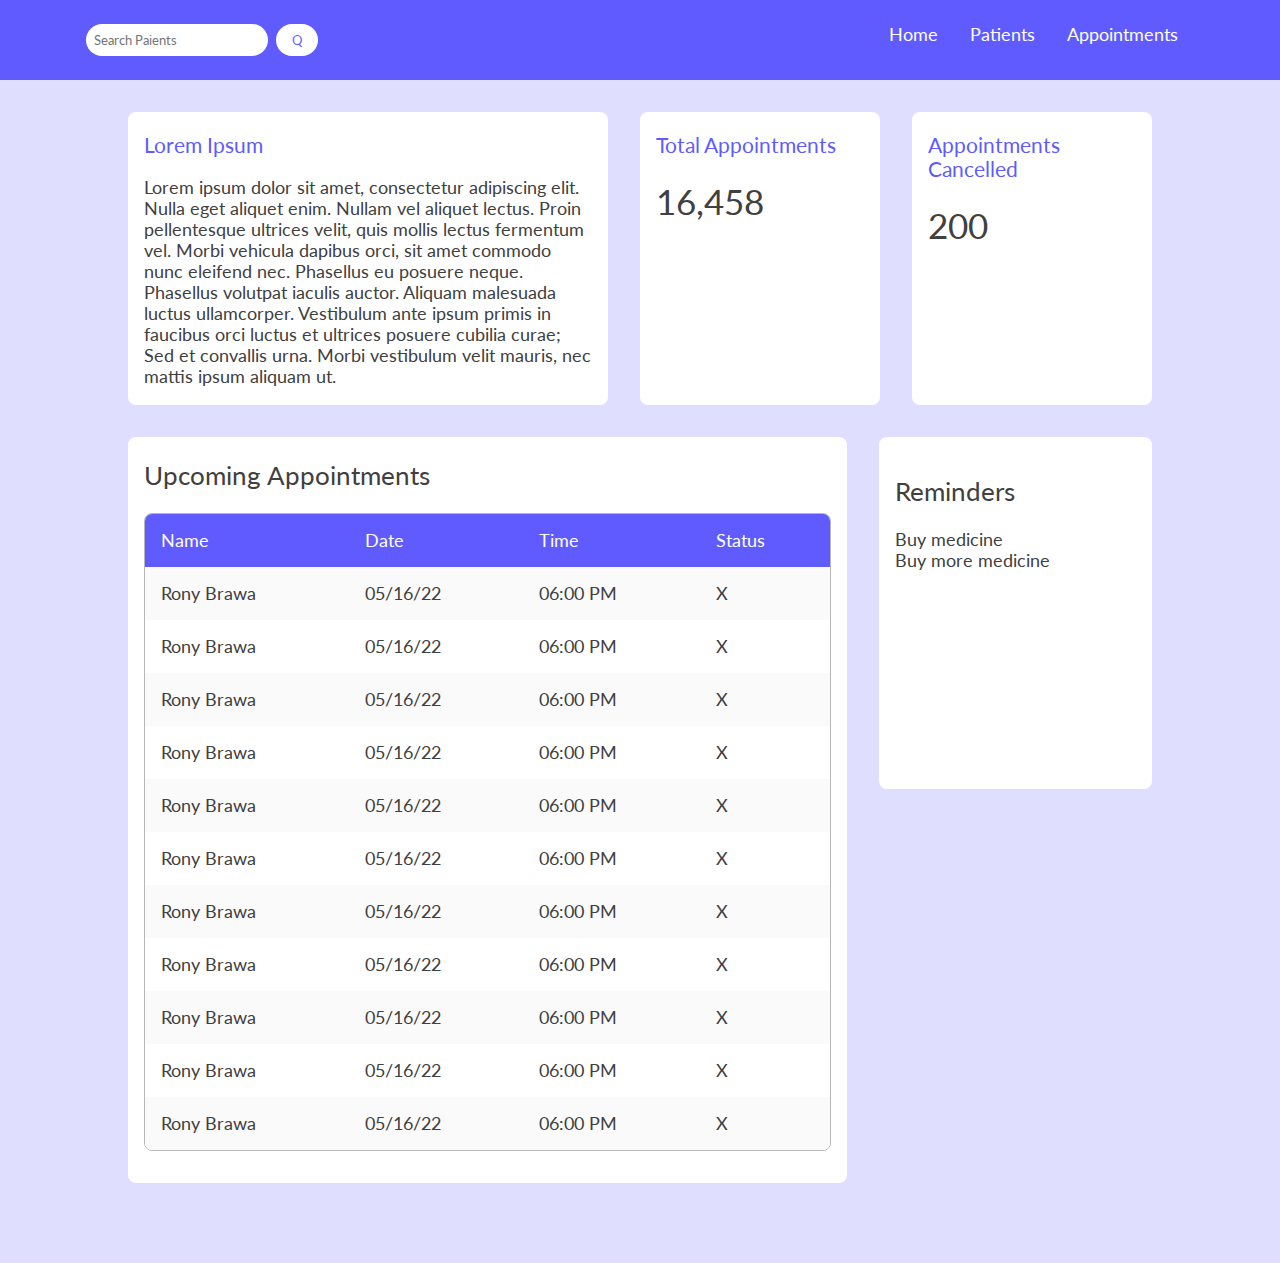
==== index.html @ 44b62e62 "css" ====
<!DOCTYPE html>
<html>
    <head>
        <meta name="viewport" content="width=device-width, initial-scale=1.0" charset="UTF-8">
        <link href='http://fonts.googleapis.com/css?family=Lato&subset=latin,latin-ext' rel='stylesheet' type='text/css'>
        <link href = "index.css" rel = "stylesheet">
    </head>
    <body>
        <div id = "wrapper">
            <header>
                <nav>
                    <form>
                        <input type="text" placeholder="Search Paients" name="search">
                        <button type="submit">Q</button>
                    </form>
                   <div id = "navItems">
                        <a href = "#">Home</a>
                        <a href = "#">Patients</a>
                        <a href = "#">Appointments</a>
                   </div>
                   <div id = "hamburgerMenuBtn">
                        <div></div>
                        <div></div>
                        <div></div>
                   </div>
                </nav>
            </header>
            
            <section id = "appointmentStats">
                <div id = "welcome">
                    <h3>Lorem Ipsum</h3>
                    <p>Lorem ipsum dolor sit amet, consectetur adipiscing elit. Nulla eget aliquet enim. Nullam vel aliquet lectus. 
                        Proin pellentesque ultrices velit, quis mollis lectus fermentum vel. Morbi vehicula dapibus orci, sit amet 
                        commodo nunc eleifend nec. Phasellus eu posuere neque. Phasellus volutpat iaculis auctor. Aliquam malesuada 
                        luctus ullamcorper. Vestibulum ante ipsum primis in faucibus orci luctus et ultrices posuere cubilia curae; 
                        Sed et convallis urna. Morbi vestibulum velit mauris, nec mattis ipsum aliquam ut.</p>
                </div>
                <div class = "stats">
                    <h3>Total Appointments</h3>
                    <h1>16,458</h1>
                </div>
                <div class = "stats">
                    <h3>Appointments Cancelled</h3>
                    <h1>200</h1>
                </div>
                <button class = "navigateStats">L</button>
                <button class = "navigateStats">R</button>
            </section>

            <div id = "dashboardBottomRow">
                <section id = "upcomingAppointments">
                    <h2>Upcoming Appointments</h2>
                    <table>
                        <tr class = "dataField">
                            <td>Name</td>
                            <td>Date</td>
                            <td>Time</td>
                            <td>Status</td>
                        </tr>
                        <tr>
                            <td>Rony Brawa</td>
                            <td>05/16/22</td>
                            <td>06:00 PM</td>
                            <td>X</td>
                        </tr>
                        <tr>
                            <td>Rony Brawa</td>
                            <td>05/16/22</td>
                            <td>06:00 PM</td>
                            <td>X</td>
                        </tr>
                        <tr>
                            <td>Rony Brawa</td>
                            <td>05/16/22</td>
                            <td>06:00 PM</td>
                            <td>X</td>
                        </tr>
                        <tr>
                            <td>Rony Brawa</td>
                            <td>05/16/22</td>
                            <td>06:00 PM</td>
                            <td>X</td>
                        </tr>
                        <tr>
                            <td>Rony Brawa</td>
                            <td>05/16/22</td>
                            <td>06:00 PM</td>
                            <td>X</td>
                        </tr>
                        <tr>
                            <td>Rony Brawa</td>
                            <td>05/16/22</td>
                            <td>06:00 PM</td>
                            <td>X</td>
                        </tr>
                        <tr>
                            <td>Rony Brawa</td>
                            <td>05/16/22</td>
                            <td>06:00 PM</td>
                            <td>X</td>
                        </tr>
                        <tr>
                            <td>Rony Brawa</td>
                            <td>05/16/22</td>
                            <td>06:00 PM</td>
                            <td>X</td>
                        </tr>
                        <tr>
                            <td>Rony Brawa</td>
                            <td>05/16/22</td>
                            <td>06:00 PM</td>
                            <td>X</td>
                        </tr>
                        <tr>
                            <td>Rony Brawa</td>
                            <td>05/16/22</td>
                            <td>06:00 PM</td>
                            <td>X</td>
                        </tr>
                        <tr>
                            <td>Rony Brawa</td>
                            <td>05/16/22</td>
                            <td>06:00 PM</td>
                            <td>X</td>
                        </tr>
                    </table>
                </section>

                <aside id = "reminderBox">
                    <h2>Reminders</h2>
                    <ul>
                        <li>Buy medicine</li>
                        <li>Buy more medicine</li>
                    </ul>
                </aside>
        </div>
        </div>
        <script type = "module" src="script.js"></script>
    </body>
</html>
---- index.css ----
*{
    font-family: 'Lato', sans-serif;
    font-weight:400;
}
body{
    background-color:#dfdeff;
    margin: 0;
    font-size: 1.1rem;
}

#wrapper{
    width:100%;
}

#navItems{
    color:white;
    display: flex;
    flex-direction: row;
    list-style-type: none;
}

#navItems a{
    padding: 1.5rem 1rem 1.5rem 1rem;
    text-decoration: none;
    color:white;
}

#navItems a:hover{
    background-color: #514ecc;
}

nav{
    display:flex;
    justify-content:space-around;
    gap:30%;
    background-color: #605bff;
    overflow: hidden;

}

nav form{
    display: flex;
    margin: 1.5rem 0 1.5rem 0;
}

nav form button{
    padding:.5rem 1rem .5rem 1rem;
    border-radius: 1rem;
    border-style:none;
    background-color: white;
    color:#605bff;
    margin-left:.5rem;
}

nav form input{
    border-radius: 1rem;
    padding:.5rem;
    border-style:none;
}

#searchPatients{
    margin-top: 1rem;
}

#hamburgerMenuBtn{
    display:none;
    margin: 1.5rem 0 1.5rem 5rem;
    padding: 0 .5em 0 .5em;
    border-radius:.5rem;
}

#hamburgerMenuBtn div {
    width: 2em;
    height: .4em;
    border-radius:1em;
    background-color: white;
    margin: 6px 0;
  }

#appointmentStats{
    display:flex;
    justify-content: center;
    flex-grow:4;
    gap: 2rem;
    margin: 2rem 10% 0 10%;
    color:#404040;
}

#appointmentStats h3{
    color:#605bff;
}

.navigateStats{
    display:none;
}

.stats{
    background-color: white;
    border-radius: .5rem;
    width:15rem;
    min-width: 10rem;
    flex-grow:1;
    padding:0 0 0 1rem;
}

#welcome{
    width:30rem;
    flex-grow:2;
    border-radius: .5rem;
    background-color: white;
    padding: 0 1rem 0 1rem;
    height: auto;
}

#upcomingAppointments{
    background-color: white;
    padding:0rem 1rem 2rem 1rem;
    margin: 2rem 1rem 5rem 0;
    border-radius: .5rem;
    flex-grow:3;
}

#dashboardBottomRow{
    color:#404040;
    display:flex;
    flex-grow:4;
    justify-content: center;
    margin: 0 10% 0 10%;
}

#upcomingAppointments ul{
    display:flex;
    flex-direction: row;
    list-style-type: none;
    padding: 0;
}

#upcomingAppointments table{
    width:100%;
    border-radius: .5rem;
    border-spacing: 0;
    border: 1px solid #b6b6b6;
    overflow: hidden;
}

#upcomingAppointments th,td{
    padding:1rem;
}

#upcomingAppointments tr:nth-child(even) {
    background-color: #fafafa;
}

.dataField{
    background-color: #605bff;
    color:white;
}

#reminderBox{
    flex-grow:1;
    margin-left:1rem;
    height:20rem;
    border-radius: .5rem;
}

.upcomingAppointment{
    display:flex;
    justify-content: space-between;
    gap: 3rem;
}

aside{
    background-color: white;
    padding:1rem;
    margin: 2rem 0 0 0;
}

aside ul{
    list-style-type: none;
    padding: 0;
}

@media only screen and (max-width: 600px) {
    body{
        font-size: initial;
    }
    nav{
        text-align:center;
        gap:0;
    }

    nav ul{
        justify-content: center;
    }

    #navItems{
        display:none;
    }

    #hamburgerMenuBtn{
        display:block;
    }

    .navigateStats{
        display: inline-block;
        background-color: #605bff;
        color:white;
        border-style:none;
        padding:.5rem 3rem .5rem 3rem;
        border-radius:0 0 .5rem .5rem;
        width:5%;
    }

    .stats{
        border-radius: .5rem .5rem 0 0;
        width:100%;
        margin-top:.25rem;
        display:none;
        height: 17.5rem;
        flex-grow:unset;
    }

    #welcome{
        width:100%;
        margin-top:.25rem;
        display:none;
        flex-grow:unset;
        height:17.5rem;
    }

    #dashboardBottomRow{
        flex-direction: column-reverse;
        margin:0;
    }

    #upcomingAppointments{
        margin: 1rem 0 0 0;
    }

    #appointmentStats{
        flex-wrap: wrap;
        justify-content:space-between;
        gap:0;
        width:100%;
        margin:1rem 0 0 0;
        flex-grow:unset;
    }

    #reminderBox{
        margin:1rem 0 0 0;
    }
  }
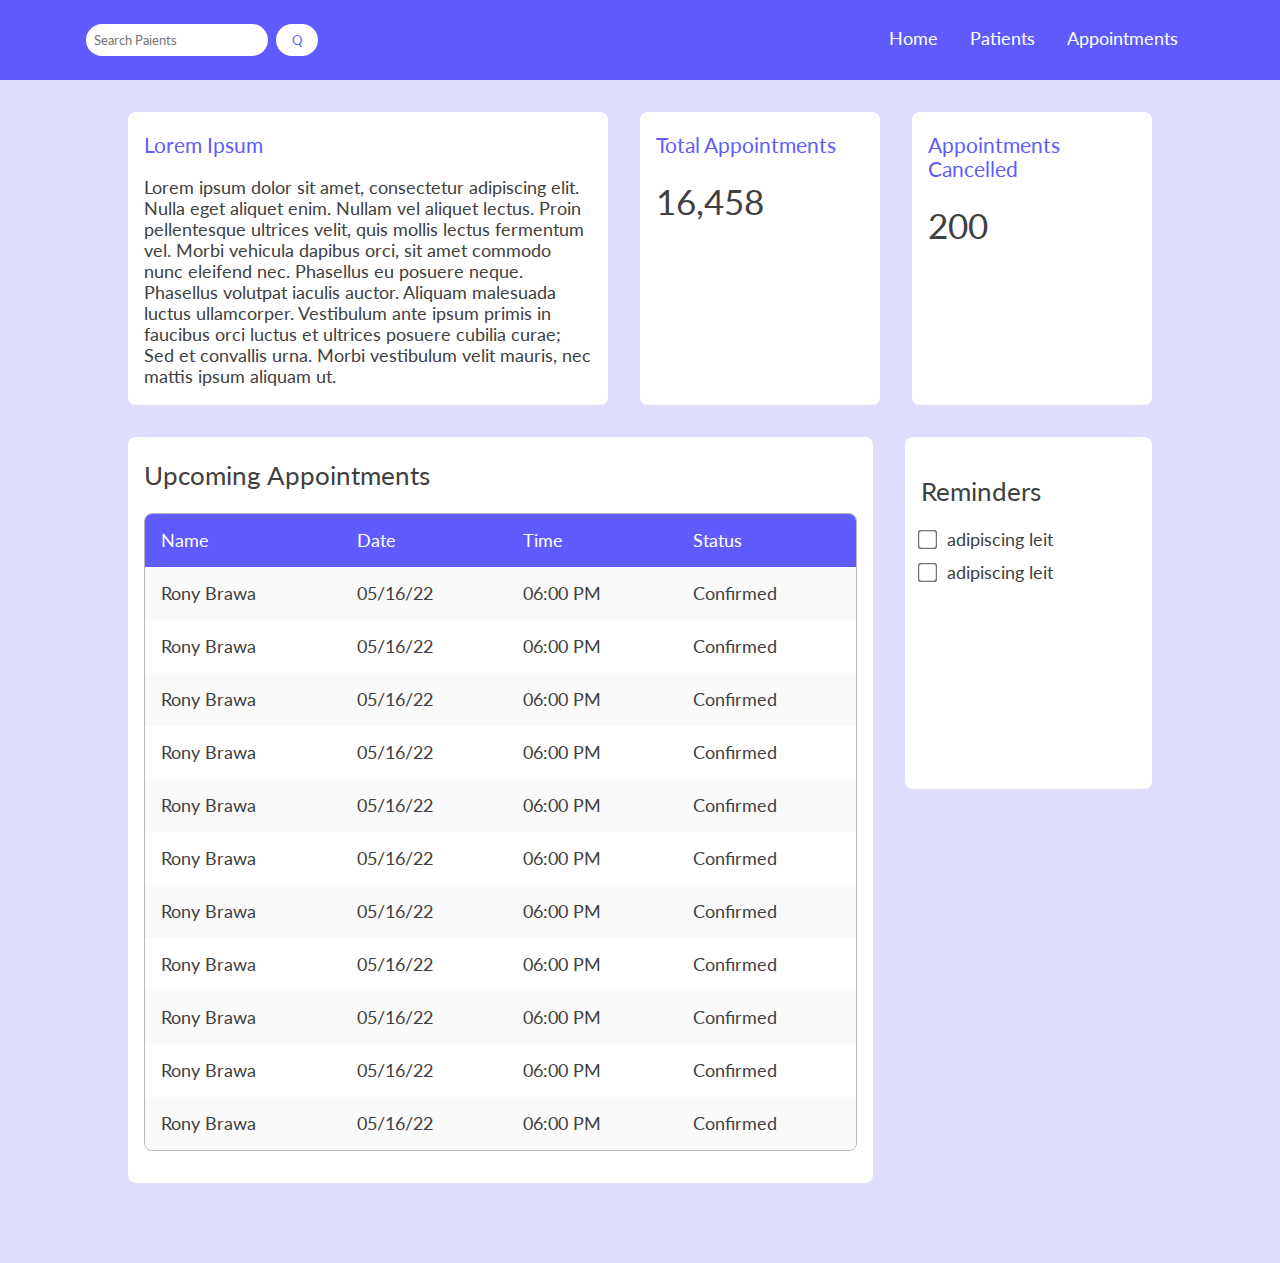
==== commit e22cd80b: "reminders box css" ====
--- a/index.html
+++ b/index.html
@@ -61,77 +61,81 @@
                             <td>Rony Brawa</td>
                             <td>05/16/22</td>
                             <td>06:00 PM</td>
-                            <td>X</td>
+                            <td>Confirmed</td>
                         </tr>
                         <tr>
                             <td>Rony Brawa</td>
                             <td>05/16/22</td>
                             <td>06:00 PM</td>
-                            <td>X</td>
+                            <td>Confirmed</td>
                         </tr>
                         <tr>
                             <td>Rony Brawa</td>
                             <td>05/16/22</td>
                             <td>06:00 PM</td>
-                            <td>X</td>
+                            <td>Confirmed</td>
                         </tr>
                         <tr>
                             <td>Rony Brawa</td>
                             <td>05/16/22</td>
                             <td>06:00 PM</td>
-                            <td>X</td>
+                            <td>Confirmed</td>
                         </tr>
                         <tr>
                             <td>Rony Brawa</td>
                             <td>05/16/22</td>
                             <td>06:00 PM</td>
-                            <td>X</td>
+                            <td>Confirmed</td>
                         </tr>
                         <tr>
                             <td>Rony Brawa</td>
                             <td>05/16/22</td>
                             <td>06:00 PM</td>
-                            <td>X</td>
+                            <td>Confirmed</td>
                         </tr>
                         <tr>
                             <td>Rony Brawa</td>
                             <td>05/16/22</td>
                             <td>06:00 PM</td>
-                            <td>X</td>
+                            <td>Confirmed</td>
                         </tr>
                         <tr>
                             <td>Rony Brawa</td>
                             <td>05/16/22</td>
                             <td>06:00 PM</td>
-                            <td>X</td>
+                            <td>Confirmed</td>
                         </tr>
                         <tr>
                             <td>Rony Brawa</td>
                             <td>05/16/22</td>
                             <td>06:00 PM</td>
-                            <td>X</td>
+                            <td>Confirmed</td>
                         </tr>
                         <tr>
                             <td>Rony Brawa</td>
                             <td>05/16/22</td>
                             <td>06:00 PM</td>
-                            <td>X</td>
+                            <td>Confirmed</td>
                         </tr>
                         <tr>
                             <td>Rony Brawa</td>
                             <td>05/16/22</td>
                             <td>06:00 PM</td>
-                            <td>X</td>
+                            <td>Confirmed</td>
                         </tr>
                     </table>
                 </section>
 
                 <aside id = "reminderBox">
                     <h2>Reminders</h2>
-                    <ul>
-                        <li>Buy medicine</li>
-                        <li>Buy more medicine</li>
-                    </ul>
+                    <div class = 'reminder'>
+                        <label>adipiscing leit</label>
+                        <input type="checkbox">
+                    </div>
+                    <div class = 'reminder'>
+                        <label>adipiscing leit</label>
+                        <input type="checkbox">
+                    </div>
                 </aside>
         </div>
         </div>
--- a/index.css
+++ b/index.css
@@ -20,7 +20,7 @@
 }
 
 #navItems a{
-    padding: 1.5rem 1rem 1.5rem 1rem;
+    padding: 1.75rem 1rem 1.5rem 1rem;
     text-decoration: none;
     color:white;
 }
@@ -159,8 +159,22 @@
 #reminderBox{
     flex-grow:1;
     margin-left:1rem;
-    height:20rem;
-    border-radius: .5rem;
+    display: flex;
+    flex-direction:column;
+    max-height:20rem;
+    height:auto;
+    border-radius: .5rem;
+}
+
+.reminder{
+    direction:rtl;
+    text-align:left;
+}
+
+.reminder input[type='checkbox']{
+    transform: scale(1.5);
+    accent-color: #605bff;
+    margin:0 .5rem 1rem 0;
 }
 
 .upcomingAppointment{
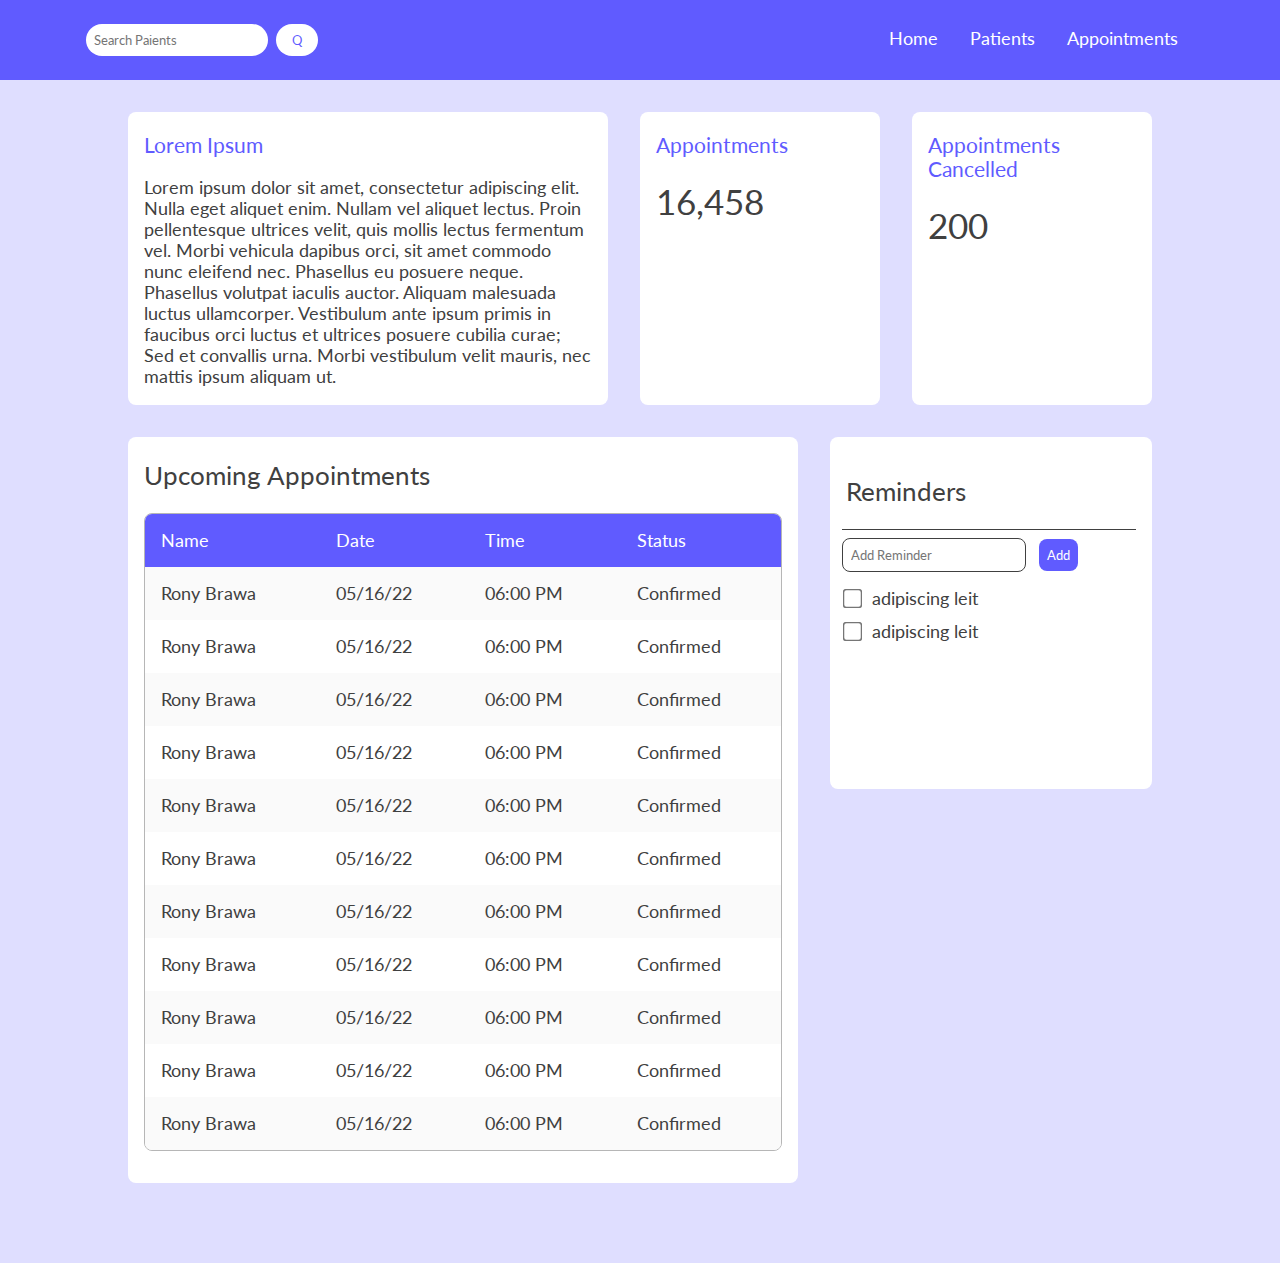
==== commit b0055dfb: "more reminderBox css" ====
--- a/index.html
+++ b/index.html
@@ -36,7 +36,7 @@
                         Sed et convallis urna. Morbi vestibulum velit mauris, nec mattis ipsum aliquam ut.</p>
                 </div>
                 <div class = "stats">
-                    <h3>Total Appointments</h3>
+                    <h3>Appointments</h3>
                     <h1>16,458</h1>
                 </div>
                 <div class = "stats">
@@ -128,6 +128,10 @@
 
                 <aside id = "reminderBox">
                     <h2>Reminders</h2>
+                    <form>
+                        <input type="text" placeholder="Add Reminder" name="reminderAdd">
+                        <button type="submit">Add</button>
+                    </form>
                     <div class = 'reminder'>
                         <label>adipiscing leit</label>
                         <input type="checkbox">
--- a/index.css
+++ b/index.css
@@ -164,6 +164,27 @@
     max-height:20rem;
     height:auto;
     border-radius: .5rem;
+}
+
+#reminderBox form{
+    border-top: 1px solid #404040;
+    margin: 0 0 .5rem -.25rem;
+    padding:.5rem 0 .5rem 0;
+}
+
+#reminderBox form input{
+    border: 1px solid #404040;
+    border-radius:.5rem;
+    padding:.5rem;
+    margin-right:.5rem;
+}
+
+#reminderBox form button{
+    background-color: #605bff;
+    color:white;
+    border-style:none;
+    padding:.5rem;
+    border-radius:.5rem;
 }
 
 .reminder{
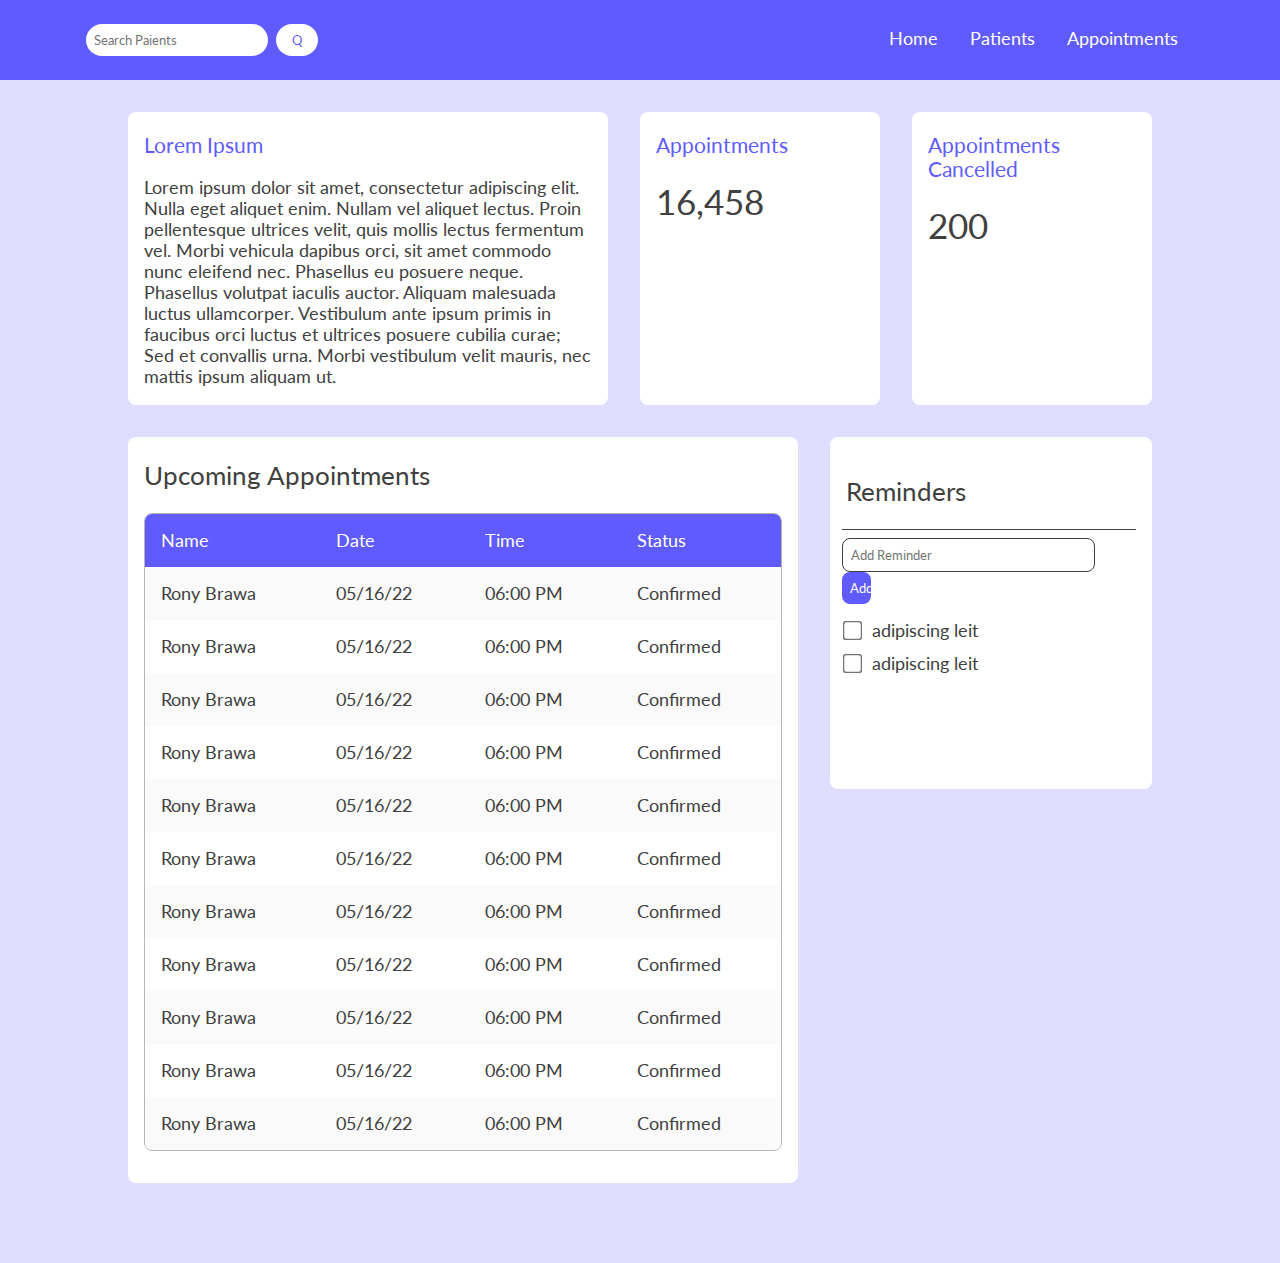
==== commit c8a02181: "started js" ====
--- a/index.html
+++ b/index.html
@@ -14,9 +14,9 @@
                         <button type="submit">Q</button>
                     </form>
                    <div id = "navItems">
-                        <a href = "#">Home</a>
-                        <a href = "#">Patients</a>
-                        <a href = "#">Appointments</a>
+                        <a href = "index.html">Home</a>
+                        <a href = "patients.html">Patients</a>
+                        <a href = "appointments.html">Appointments</a>
                    </div>
                    <div id = "hamburgerMenuBtn">
                         <div></div>
--- a/index.css
+++ b/index.css
@@ -176,12 +176,14 @@
     border: 1px solid #404040;
     border-radius:.5rem;
     padding:.5rem;
+    width:80%;
     margin-right:.5rem;
 }
 
 #reminderBox form button{
     background-color: #605bff;
     color:white;
+    width:10%;
     border-style:none;
     padding:.5rem;
     border-radius:.5rem;
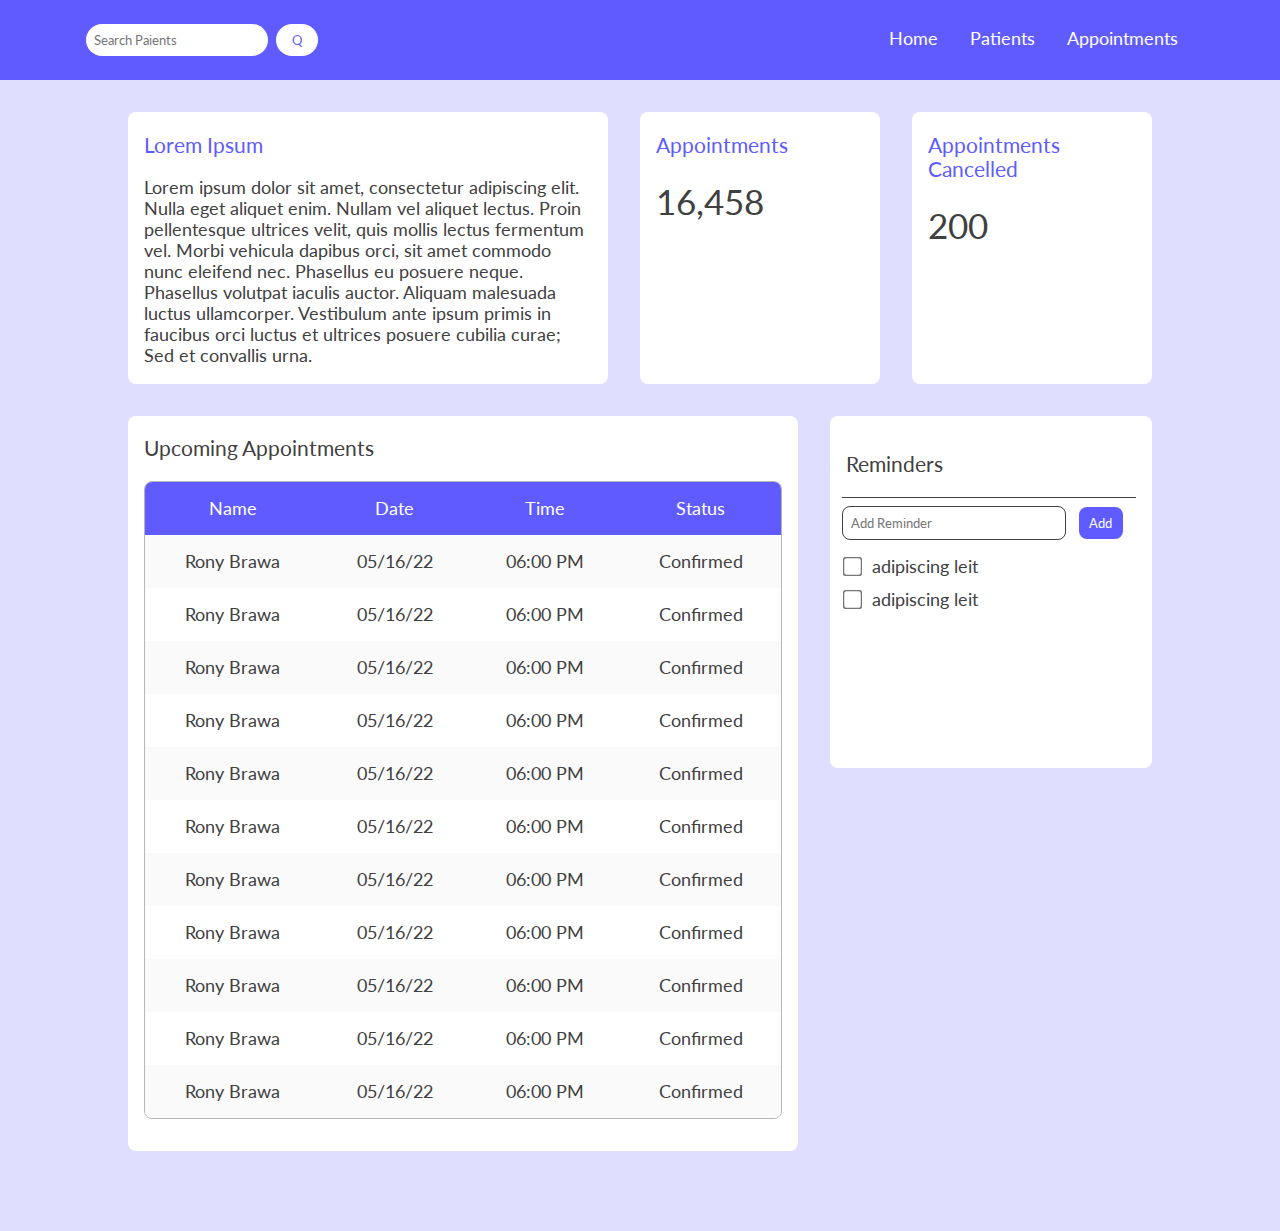
==== commit 7121f4b2: "changed patient cards ,patient page and added profile icon fetch" ====
--- a/index.html
+++ b/index.html
@@ -33,7 +33,7 @@
                         Proin pellentesque ultrices velit, quis mollis lectus fermentum vel. Morbi vehicula dapibus orci, sit amet 
                         commodo nunc eleifend nec. Phasellus eu posuere neque. Phasellus volutpat iaculis auctor. Aliquam malesuada 
                         luctus ullamcorper. Vestibulum ante ipsum primis in faucibus orci luctus et ultrices posuere cubilia curae; 
-                        Sed et convallis urna. Morbi vestibulum velit mauris, nec mattis ipsum aliquam ut.</p>
+                        Sed et convallis urna.</p>
                 </div>
                 <div class = "stats">
                     <h3>Appointments</h3>
@@ -49,7 +49,7 @@
 
             <div id = "dashboardBottomRow">
                 <section id = "upcomingAppointments">
-                    <h2>Upcoming Appointments</h2>
+                    <h3>Upcoming Appointments</h3>
                     <table>
                         <tr class = "dataField">
                             <td>Name</td>
@@ -127,7 +127,7 @@
                 </section>
 
                 <aside id = "reminderBox">
-                    <h2>Reminders</h2>
+                    <h3>Reminders</h3>
                     <form>
                         <input type="text" placeholder="Add Reminder" name="reminderAdd">
                         <button type="submit">Add</button>
--- a/index.css
+++ b/index.css
@@ -86,12 +86,148 @@
     color:#404040;
 }
 
+.patientListBox{
+    background-color: white;
+    margin: 2rem 20% 0 20%;
+    border-radius:.5rem;
+    padding: 1rem;
+}
+
+#regForm{
+    display:flex;
+    flex-direction: column;
+    flex-wrap:wrap;
+    margin-top:2rem;
+    gap:2rem;
+    justify-content: center;
+}
+
+.inputBox{
+    display:flex;
+    flex-direction: column;
+    width: 30%;
+    gap:1rem;
+}
+
+.inputBox input{
+    border-radius:1rem;
+    border: 1px solid #b6b6b6;
+    padding:.25rem;
+}
+
+.inputBox input[type = 'submit']{
+    width:50%;
+    margin: 0 auto;
+}
+
+.inputSection{
+    display:flex;
+    flex-direction: row;
+    justify-content: space-between;
+}
+
+.inputBox label{
+    color:#605bff;
+}
+
+#submitBtn{
+    margin-top:1rem;
+    color:white;
+    background-color: #605bff;
+    padding:.5rem;
+}
+
+#maleFemaleRadio{
+    display:flex;
+    flex-direction: row;
+    gap:2rem;
+}
+
+.patientCard{
+    display:flex;
+    width:90%;
+    flex-direction:row;
+    justify-content: space-evenly;
+    border-top: 1px solid #b6b6b6;
+    margin: 0 auto;
+}
+
+.patientCard:hover{
+    border-top: 1px solid #cccaff;
+}
+
+.cardEditPatientBtn{
+    background-color: #ffcb08;
+}
+
+.cardInformationSection{
+    display:flex;
+    align-items: flex-start;
+    gap:1rem;
+}
+
+.cardInformationLabels{
+    color:#605bff;
+}
+
+.latestAppt{
+    display: flex;
+}
+
+.blueTitle{
+    color:#605bff;
+}
+
+.cardPatientIcon{
+    display:flex;
+    flex-direction: column;
+    justify-content: center;
+}
+
 #appointmentStats h3{
     color:#605bff;
 }
 
 .navigateStats{
     display:none;
+}
+
+.appointments{
+    padding:1rem;
+    width:43.5%;
+    margin:0;
+}
+
+.appointments table{
+    margin:0 auto;
+    padding:1rem;
+    border-radius: .5rem;
+    width: 100%;
+}
+
+#patientButtons{
+    display:flex;
+    justify-content: center;
+    border-radius: 2rem;
+    gap:2rem;
+    width:100%;
+}
+
+#patientButtons button{
+    padding:1rem;
+    font-size:larger;
+    border-radius:2rem;
+    border-style:none;
+}
+
+#editPatientBtn{
+    background-color:#ffcb08;
+    color:white;
+}
+
+#deletePatientBtn{
+    background-color: #fc3517;
+    color:white;
 }
 
 .stats{
@@ -140,6 +276,7 @@
     border-radius: .5rem;
     border-spacing: 0;
     border: 1px solid #b6b6b6;
+    text-align:center;
     overflow: hidden;
 }
 
@@ -154,6 +291,10 @@
 .dataField{
     background-color: #605bff;
     color:white;
+}
+
+.dataField td:hover{
+    background-color:#514ecc;
 }
 
 #reminderBox{
@@ -176,14 +317,14 @@
     border: 1px solid #404040;
     border-radius:.5rem;
     padding:.5rem;
-    width:80%;
+    width:70%;
     margin-right:.5rem;
 }
 
 #reminderBox form button{
     background-color: #605bff;
     color:white;
-    width:10%;
+    width:15%;
     border-style:none;
     padding:.5rem;
     border-radius:.5rem;
@@ -200,11 +341,6 @@
     margin:0 .5rem 1rem 0;
 }
 
-.upcomingAppointment{
-    display:flex;
-    justify-content: space-between;
-    gap: 3rem;
-}
 
 aside{
     background-color: white;
@@ -217,7 +353,65 @@
     padding: 0;
 }
 
-@media only screen and (max-width: 600px) {
+#patientBox{
+    display:flex;
+    flex-direction:row;
+    flex-wrap:wrap;
+    margin:2rem 10% 1rem 10%;
+    gap:2rem;
+    border-radius:1rem
+}
+
+#patientInformation{
+    background-color: white;
+    border-radius:0.5rem;
+    padding:1rem;
+    display:flex;
+    flex-direction:row;
+    flex-wrap: wrap;
+    justify-content: left;
+    gap:2rem;
+}
+
+#patientUpperSection{
+    display:flex;
+    flex-direction:column;
+    gap:2rem;
+    flex-grow:3;
+}
+
+#medication{
+    background-color: white;
+    border-radius:0.5rem;
+    padding:1rem;
+    flex-grow:1;
+    height:50%;
+}
+
+#appointments{
+    background-color: white;
+    border-radius:0.5rem;
+    padding:1rem;
+}
+
+#appointments table{
+    margin:0 auto;
+    padding:1rem;
+    border-radius: .5rem;
+    width: 100%;
+}
+
+#patientName{
+    border-radius:.5rem;
+    align-self:center;
+}
+
+#info{
+    display:flex;
+    flex-direction:column;
+}
+
+@media only screen and (max-width: 1000px) {
     body{
         font-size: initial;
     }
@@ -272,6 +466,7 @@
 
     #upcomingAppointments{
         margin: 1rem 0 0 0;
+        padding:0;
     }
 
     #appointmentStats{
@@ -286,4 +481,65 @@
     #reminderBox{
         margin:1rem 0 0 0;
     }
+
+    #patientListBox{
+        margin: 1rem 0 0 0;
+    }
+
+    #patientButtons button{
+        font-size:unset;
+    }
+
+    .patientCard{
+        display:flex;
+        width:100%;
+        flex-direction:column;
+        justify-content: space-evenly;
+        border-top: 1px solid #b6b6b6;
+        margin: 0 auto;
+    }
+
+    .appointments table{
+        margin: 0;
+        width:100%;
+        border-radius: unset;
+    }
+
+    #regForm{
+        flex-direction:column;
+        width:100%;
+    }
+
+    .inputBox{
+        flex-direction: column;
+        width:90%;
+    }
+
+    .inputBox input{
+        margin-top:1rem;
+        margin-bottom:1rem;
+    }
+
+    .inputSection{
+        flex-direction: column;
+    }
+
+    .patientListBox{
+        width:100%;
+        margin:1rem 0 0 0;
+    }
+    .cardInformationSection{
+        justify-content: center;
+    }
+    .cardInformationLabels{
+        width:50%;
+    }
+    .cardInformationDetails{
+        width:50%;
+    }
+
+    .cardPatientIcon{
+        align-self: center;
+        margin:2rem;
+    }
   }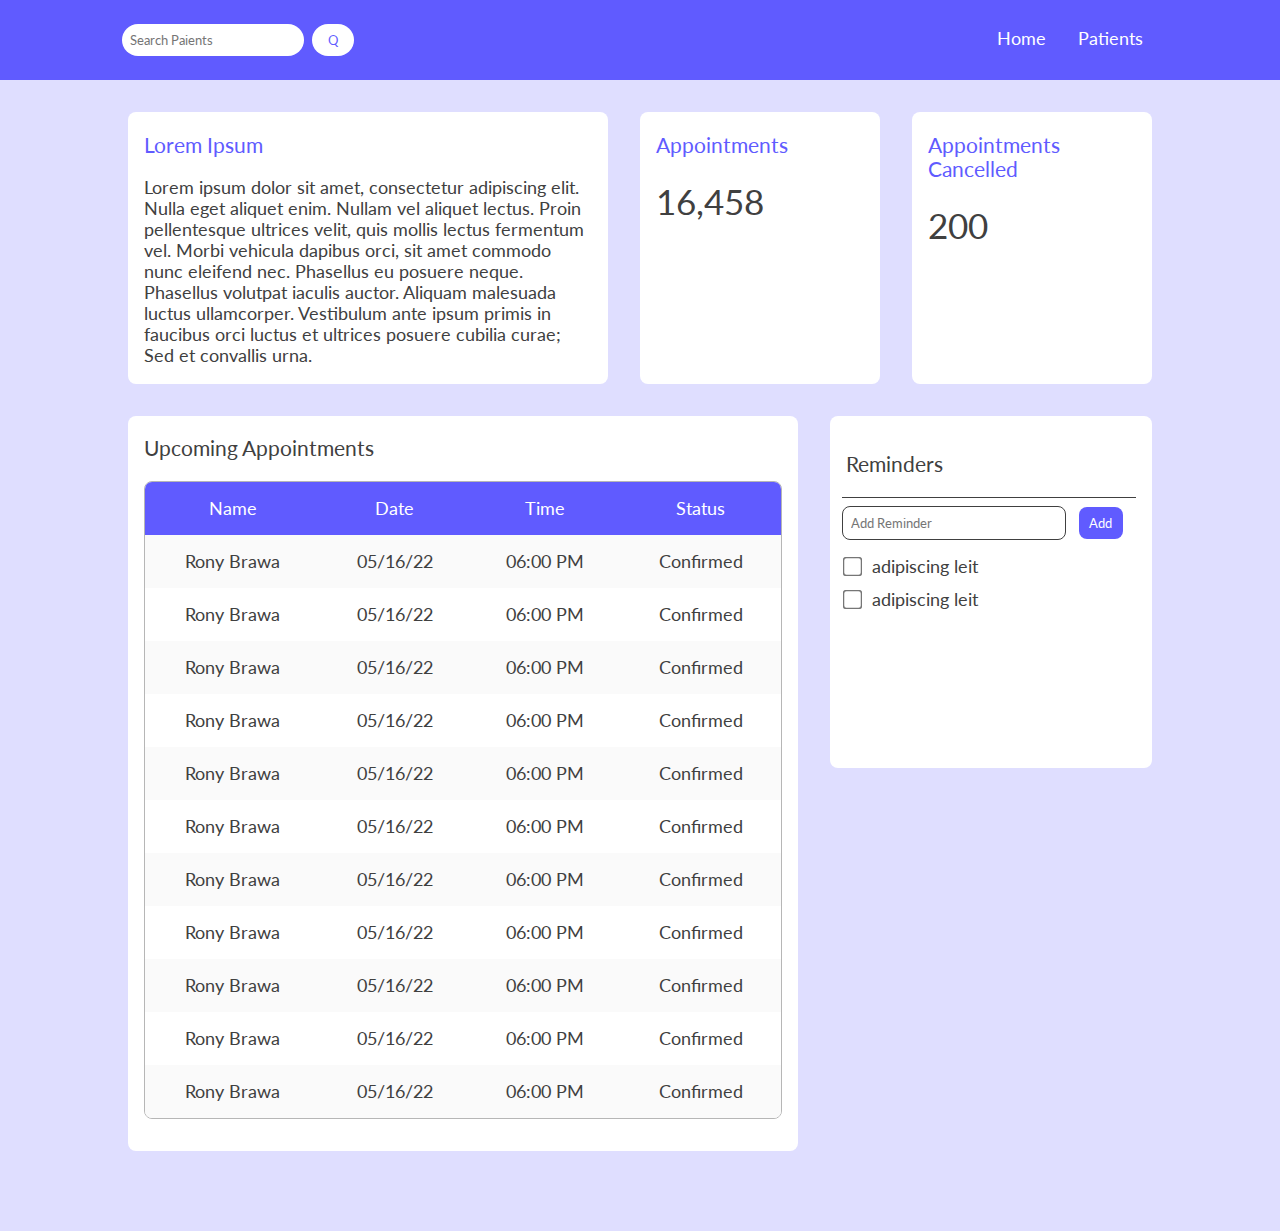
==== commit 9cce27cf: "appointments display moved to appointment page,  CRUD appoointments" ====
--- a/index.html
+++ b/index.html
@@ -16,10 +16,8 @@
                    <div id = "navItems">
                         <a href = "index.html">Home</a>
                         <a href = "patients.html">Patients</a>
-                        <a href = "appointments.html">Appointments</a>
                    </div>
                    <div id = "hamburgerMenuBtn">
-                        <div></div>
                         <div></div>
                         <div></div>
                    </div>
--- a/index.css
+++ b/index.css
@@ -80,17 +80,33 @@
 #appointmentStats{
     display:flex;
     justify-content: center;
-    flex-grow:4;
+    flex-grow:5;
     gap: 2rem;
     margin: 2rem 10% 0 10%;
     color:#404040;
 }
 
-.patientListBox{
-    background-color: white;
-    margin: 2rem 20% 0 20%;
+#patientsPage{
+    margin: 2rem 10% 0 10%;
+    display:flex;
+    gap:2rem;
+}
+
+#regPatientBox{
+    background-color: white;
+    margin-top:1rem;
     border-radius:.5rem;
     padding: 1rem;
+    flex-grow: 1;
+    height: fit-content;
+}
+
+#patientListBox{
+    background-color: white;
+    margin-top:1rem;
+    border-radius:.5rem;
+    padding: 1rem;
+    flex-grow:10;
 }
 
 #regForm{
@@ -105,8 +121,10 @@
 .inputBox{
     display:flex;
     flex-direction: column;
-    width: 30%;
+    width: 85%;
+    align-self: center;
     gap:1rem;
+    padding:.5rem 0 .5rem 0;
 }
 
 .inputBox input{
@@ -122,7 +140,7 @@
 
 .inputSection{
     display:flex;
-    flex-direction: row;
+    flex-direction: column;
     justify-content: space-between;
 }
 
@@ -145,11 +163,14 @@
 
 .patientCard{
     display:flex;
-    width:90%;
     flex-direction:row;
-    justify-content: space-evenly;
+    justify-content: space-around;
     border-top: 1px solid #b6b6b6;
-    margin: 0 auto;
+
+}
+
+.patientCard svg{
+    max-width:11rem;
 }
 
 .patientCard:hover{
@@ -178,12 +199,6 @@
     color:#605bff;
 }
 
-.cardPatientIcon{
-    display:flex;
-    flex-direction: column;
-    justify-content: center;
-}
-
 #appointmentStats h3{
     color:#605bff;
 }
@@ -192,41 +207,52 @@
     display:none;
 }
 
-.appointments{
+#setAppointmentForm{
+    display:flex;
+    align-items: baseline;
+    gap:1rem;
+    justify-content: center;
     padding:1rem;
-    width:43.5%;
-    margin:0;
-}
-
-.appointments table{
-    margin:0 auto;
+    border-radius:1rem;
+}
+
+#setAppointmentForm input{
+    border-radius:2rem;
+    padding:.5rem;
+    border: 1px solid #b6b6b6;
+}
+
+#setAppointmentForm input[type = 'submit']{
+    background-color: #605bff;
+    color: white                      ;
+    border-style:none;
+    margin-left:2rem;
     padding:1rem;
-    border-radius: .5rem;
-    width: 100%;
-}
-
-#patientButtons{
-    display:flex;
+}
+
+.patientButtons{
+    display:flex;
+    flex-direction: row;
     justify-content: center;
     border-radius: 2rem;
+    margin: 0 0 1rem 0;
     gap:2rem;
-    width:100%;
-}
-
-#patientButtons button{
+}
+
+.patientButtons button{
     padding:1rem;
-    font-size:larger;
     border-radius:2rem;
     border-style:none;
-}
-
-#editPatientBtn{
-    background-color:#ffcb08;
-    color:white;
-}
-
-#deletePatientBtn{
-    background-color: #fc3517;
+    width:fit-content;
+}
+
+.editPatientBtn{
+    background-color:#ffd84a;
+    color:white;
+}
+
+.deletePatientBtn{
+    background-color: #ff595f;
     color:white;
 }
 
@@ -363,58 +389,107 @@
 }
 
 #patientInformation{
+    padding:1rem;
+    display:flex;
+    flex-direction:column;
+    flex-wrap: wrap;
+    justify-content: center;
+}
+
+.info{
+    display:flex;
+    flex-direction: column;
+    justify-content: space-around;
+}
+
+.infoBlock{
+    display:flex;
+    justify-content: center;
+    gap:1rem;
+}
+
+#patientUpperSection{
+    background-color: white;
+    border-radius:0.5rem;
+    display:flex;
+    flex-direction:column;
+    flex-grow:1;
+    padding: 2rem 0 0 0;
+}
+
+.listItem{
+    display:flex;
+    align-items: baseline;
+    border: 1px solid #605bff;
+    border-radius: 2rem;
+    gap:.5rem;
+    overflow:hidden;
+    color:#404040;
+    padding: 0 1rem 0 0;
+}
+
+.listItem a{
+    color:white;
+    background-color: #605bff;
+    padding:1.1rem;
+    text-decoration: none;
+}
+
+#appointments{
+    display:flex;
+    flex-direction: column;
     background-color: white;
     border-radius:0.5rem;
     padding:1rem;
-    display:flex;
-    flex-direction:row;
-    flex-wrap: wrap;
-    justify-content: left;
-    gap:2rem;
-}
-
-#patientUpperSection{
-    display:flex;
-    flex-direction:column;
-    gap:2rem;
     flex-grow:3;
-}
-
-#medication{
-    background-color: white;
-    border-radius:0.5rem;
-    padding:1rem;
-    flex-grow:1;
-    height:50%;
-}
-
-#appointments{
-    background-color: white;
-    border-radius:0.5rem;
-    padding:1rem;
-}
-
-#appointments table{
-    margin:0 auto;
-    padding:1rem;
-    border-radius: .5rem;
-    width: 100%;
+    gap:1rem;
+    height:fit-content;
+}
+
+.appointment{
+    display:flex;
+    justify-content: space-around;
+}
+
+.appointment button{
+    color:white;
+    border-radius:2rem;
+    border-style:none;
+    padding: 1rem 2rem 1rem 2rem;
+}
+
+.appointmentBtns{
+    display:flex;
+    gap:1rem;
+}
+
+.appointmentCancelBtn{
+    background-color: #605bff;
+}
+
+.appointmentConfirmBtn{
+    background-color: #605bff;
+}
+
+.appointmentDeleteBtn{
+    background-color: #ff595f;
 }
 
 #patientName{
     border-radius:.5rem;
-    align-self:center;
-}
-
-#info{
-    display:flex;
-    flex-direction:column;
+    align-self: center;
+    width:15rem;
+    text-align: center;
+}
+
+.itemList{
+    display:flex;
+    flex-direction: row;
+    flex-wrap:wrap;
+    gap:1rem;
 }
 
 @media only screen and (max-width: 1000px) {
-    body{
-        font-size: initial;
-    }
     nav{
         text-align:center;
         gap:0;
@@ -486,10 +561,6 @@
         margin: 1rem 0 0 0;
     }
 
-    #patientButtons button{
-        font-size:unset;
-    }
-
     .patientCard{
         display:flex;
         width:100%;
@@ -499,12 +570,6 @@
         margin: 0 auto;
     }
 
-    .appointments table{
-        margin: 0;
-        width:100%;
-        border-radius: unset;
-    }
-
     #regForm{
         flex-direction:column;
         width:100%;
@@ -542,4 +607,24 @@
         align-self: center;
         margin:2rem;
     }
+
+    #patientsPage{
+        flex-direction: column-reverse;
+        margin:1rem 0 1rem 0;
+    }
+
+    .patientCard svg{
+        align-self: center;
+        padding:1rem;
+    }
+
+    #regPatientBox{
+        width:100%;
+        margin: 1rem 0 0 0;
+        padding: 1rem 0 1rem 0;
+    }
+
+    #regPatientBox h3{
+        padding-left:1rem;
+    }
   }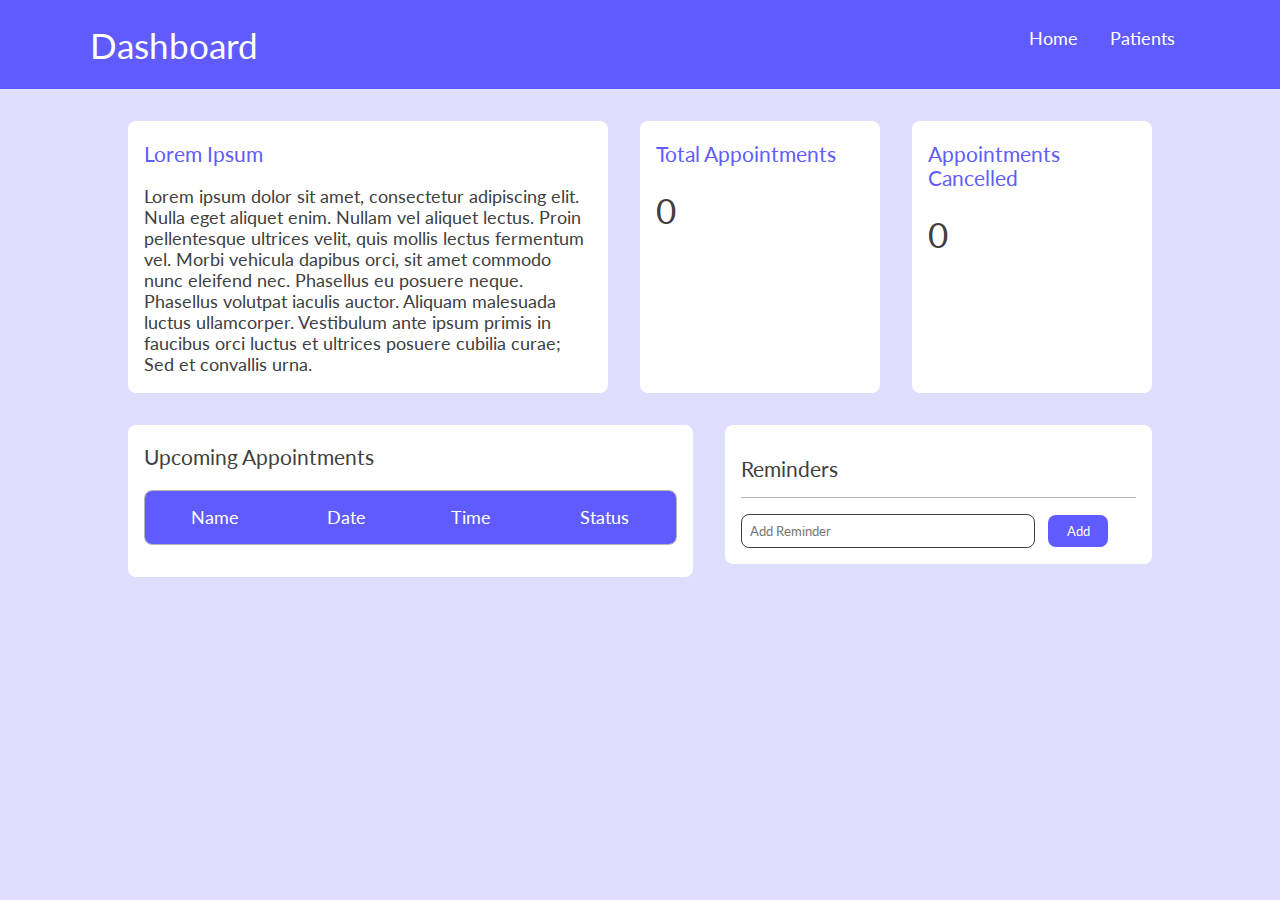
==== commit 14ed9b38: "started restructuring code, reminders finished" ====
--- a/index.html
+++ b/index.html
@@ -9,15 +9,13 @@
         <div id = "wrapper">
             <header>
                 <nav>
-                    <form>
-                        <input type="text" placeholder="Search Paients" name="search">
-                        <button type="submit">Q</button>
-                    </form>
-                   <div id = "navItems">
+                    <h1>Dashboard</h1>
+                    <div id = "navItems">
                         <a href = "index.html">Home</a>
                         <a href = "patients.html">Patients</a>
-                   </div>
-                   <div id = "hamburgerMenuBtn">
+                    </div>
+                    <div id = "hamburgerMenuBtn">
+                        <div></div>
                         <div></div>
                         <div></div>
                    </div>
@@ -34,12 +32,12 @@
                         Sed et convallis urna.</p>
                 </div>
                 <div class = "stats">
-                    <h3>Appointments</h3>
-                    <h1>16,458</h1>
+                    <h3>Total Appointments</h3>
+                    <h1 id = 'appointmentsCount'>0</h1>
                 </div>
                 <div class = "stats">
                     <h3>Appointments Cancelled</h3>
-                    <h1>200</h1>
+                    <h1 id = 'appointmentsCancelledCount'>0</h1>
                 </div>
                 <button class = "navigateStats">L</button>
                 <button class = "navigateStats">R</button>
@@ -48,95 +46,21 @@
             <div id = "dashboardBottomRow">
                 <section id = "upcomingAppointments">
                     <h3>Upcoming Appointments</h3>
-                    <table>
-                        <tr class = "dataField">
+                    <table id = 'upcomingAppointmentsTable'>
+                        <tr class = "tableLabel">
                             <td>Name</td>
                             <td>Date</td>
                             <td>Time</td>
                             <td>Status</td>
-                        </tr>
-                        <tr>
-                            <td>Rony Brawa</td>
-                            <td>05/16/22</td>
-                            <td>06:00 PM</td>
-                            <td>Confirmed</td>
-                        </tr>
-                        <tr>
-                            <td>Rony Brawa</td>
-                            <td>05/16/22</td>
-                            <td>06:00 PM</td>
-                            <td>Confirmed</td>
-                        </tr>
-                        <tr>
-                            <td>Rony Brawa</td>
-                            <td>05/16/22</td>
-                            <td>06:00 PM</td>
-                            <td>Confirmed</td>
-                        </tr>
-                        <tr>
-                            <td>Rony Brawa</td>
-                            <td>05/16/22</td>
-                            <td>06:00 PM</td>
-                            <td>Confirmed</td>
-                        </tr>
-                        <tr>
-                            <td>Rony Brawa</td>
-                            <td>05/16/22</td>
-                            <td>06:00 PM</td>
-                            <td>Confirmed</td>
-                        </tr>
-                        <tr>
-                            <td>Rony Brawa</td>
-                            <td>05/16/22</td>
-                            <td>06:00 PM</td>
-                            <td>Confirmed</td>
-                        </tr>
-                        <tr>
-                            <td>Rony Brawa</td>
-                            <td>05/16/22</td>
-                            <td>06:00 PM</td>
-                            <td>Confirmed</td>
-                        </tr>
-                        <tr>
-                            <td>Rony Brawa</td>
-                            <td>05/16/22</td>
-                            <td>06:00 PM</td>
-                            <td>Confirmed</td>
-                        </tr>
-                        <tr>
-                            <td>Rony Brawa</td>
-                            <td>05/16/22</td>
-                            <td>06:00 PM</td>
-                            <td>Confirmed</td>
-                        </tr>
-                        <tr>
-                            <td>Rony Brawa</td>
-                            <td>05/16/22</td>
-                            <td>06:00 PM</td>
-                            <td>Confirmed</td>
-                        </tr>
-                        <tr>
-                            <td>Rony Brawa</td>
-                            <td>05/16/22</td>
-                            <td>06:00 PM</td>
-                            <td>Confirmed</td>
                         </tr>
                     </table>
                 </section>
 
                 <aside id = "reminderBox">
                     <h3>Reminders</h3>
-                    <form>
-                        <input type="text" placeholder="Add Reminder" name="reminderAdd">
-                        <button type="submit">Add</button>
-                    </form>
-                    <div class = 'reminder'>
-                        <label>adipiscing leit</label>
-                        <input type="checkbox">
-                    </div>
-                    <div class = 'reminder'>
-                        <label>adipiscing leit</label>
-                        <input type="checkbox">
+                    <div>
+                        <input type="text" placeholder="Add Reminder" id="reminderIn">
+                        <button type="submit" id = 'addReminderBtn'>Add</button>
                     </div>
                 </aside>
         </div>
--- a/index.css
+++ b/index.css
@@ -32,30 +32,10 @@
 nav{
     display:flex;
     justify-content:space-around;
-    gap:30%;
+    gap:45%;
     background-color: #605bff;
     overflow: hidden;
-
-}
-
-nav form{
-    display: flex;
-    margin: 1.5rem 0 1.5rem 0;
-}
-
-nav form button{
-    padding:.5rem 1rem .5rem 1rem;
-    border-radius: 1rem;
-    border-style:none;
-    background-color: white;
-    color:#605bff;
-    margin-left:.5rem;
-}
-
-nav form input{
-    border-radius: 1rem;
-    padding:.5rem;
-    border-style:none;
+    color:white;
 }
 
 #searchPatients{
@@ -71,7 +51,7 @@
 
 #hamburgerMenuBtn div {
     width: 2em;
-    height: .4em;
+    height: .35em;
     border-radius:1em;
     background-color: white;
     margin: 6px 0;
@@ -97,7 +77,9 @@
     margin-top:1rem;
     border-radius:.5rem;
     padding: 1rem;
-    flex-grow: 1;
+    flex-grow: 2;
+    display:flex;
+    flex-direction: column;
     height: fit-content;
 }
 
@@ -114,7 +96,7 @@
     flex-direction: column;
     flex-wrap:wrap;
     margin-top:2rem;
-    gap:2rem;
+    gap:.5rem;
     justify-content: center;
 }
 
@@ -128,7 +110,7 @@
 }
 
 .inputBox input{
-    border-radius:1rem;
+    border-radius:.5rem;
     border: 1px solid #b6b6b6;
     padding:.25rem;
 }
@@ -138,21 +120,22 @@
     margin: 0 auto;
 }
 
-.inputSection{
-    display:flex;
-    flex-direction: column;
-    justify-content: space-between;
-}
-
 .inputBox label{
     color:#605bff;
 }
 
+.inputBox select{
+    border-radius:.5rem;
+    padding:.25rem;
+    border: 1px solid #b6b6b6;
+}
+
 #submitBtn{
     margin-top:1rem;
     color:white;
     background-color: #605bff;
     padding:.5rem;
+    border-style:none;
 }
 
 #maleFemaleRadio{
@@ -185,6 +168,7 @@
     display:flex;
     align-items: flex-start;
     gap:1rem;
+    width:17.5rem;
 }
 
 .cardInformationLabels{
@@ -217,7 +201,7 @@
 }
 
 #setAppointmentForm input{
-    border-radius:2rem;
+    border-radius:.5rem;
     padding:.5rem;
     border: 1px solid #b6b6b6;
 }
@@ -230,30 +214,28 @@
     padding:1rem;
 }
 
-.patientButtons{
+#patientButtons{
     display:flex;
     flex-direction: row;
     justify-content: center;
-    border-radius: 2rem;
     margin: 0 0 1rem 0;
     gap:2rem;
 }
 
-.patientButtons button{
+#patientButtons button{
     padding:1rem;
-    border-radius:2rem;
+    border-radius:.5rem;
     border-style:none;
     width:fit-content;
-}
-
-.editPatientBtn{
+    color:white;
+}
+
+#editPatientBtn{
     background-color:#ffd84a;
-    color:white;
-}
-
-.deletePatientBtn{
+}
+
+#deletePatientBtn{
     background-color: #ff595f;
-    color:white;
 }
 
 .stats{
@@ -311,16 +293,12 @@
 }
 
 #upcomingAppointments tr:nth-child(even) {
-    background-color: #fafafa;
-}
-
-.dataField{
+    background-color: #eeeeee;
+}
+
+.tableLabel{
     background-color: #605bff;
     color:white;
-}
-
-.dataField td:hover{
-    background-color:#514ecc;
 }
 
 #reminderBox{
@@ -328,26 +306,28 @@
     margin-left:1rem;
     display: flex;
     flex-direction:column;
-    max-height:20rem;
-    height:auto;
+    height:fit-content;
+    width:20rem;
     border-radius: .5rem;
-}
-
-#reminderBox form{
-    border-top: 1px solid #404040;
-    margin: 0 0 .5rem -.25rem;
-    padding:.5rem 0 .5rem 0;
-}
-
-#reminderBox form input{
+    gap:1rem;
+}
+
+#reminderBox h3{
+    border-bottom: 1px solid #b6b6b6;
+    padding-bottom:1rem;
+    margin: 1rem 0 0 0;
+}
+
+#reminderIn{
     border: 1px solid #404040;
     border-radius:.5rem;
     padding:.5rem;
+    margin-right:.5rem;
     width:70%;
-    margin-right:.5rem;
-}
-
-#reminderBox form button{
+}
+
+
+#addReminderBtn{
     background-color: #605bff;
     color:white;
     width:15%;
@@ -357,14 +337,15 @@
 }
 
 .reminder{
-    direction:rtl;
+    display:flex;
     text-align:left;
 }
 
 .reminder input[type='checkbox']{
     transform: scale(1.5);
+    margin-right:1rem;
     accent-color: #605bff;
-    margin:0 .5rem 1rem 0;
+    align-self: baseline;
 }
 
 
@@ -396,13 +377,19 @@
     justify-content: center;
 }
 
-.info{
+#info{
     display:flex;
     flex-direction: column;
     justify-content: space-around;
 }
 
-.infoBlock{
+#infoValues{
+    display:flex;
+    flex-direction:column;
+    justify-content: space-around;
+}
+
+#infoBlock{
     display:flex;
     justify-content: center;
     gap:1rem;
@@ -415,6 +402,18 @@
     flex-direction:column;
     flex-grow:1;
     padding: 2rem 0 0 0;
+}
+
+#patientUpperSection input{
+    border-radius:.5rem;
+    border: 1px solid #b6b6b6;
+    padding:.25rem;
+}
+
+#patientUpperSection select{
+    border-radius:.5rem;
+    padding:.25rem;
+    border: 1px solid #b6b6b6;
 }
 
 .listItem{
@@ -440,31 +439,38 @@
     flex-direction: column;
     background-color: white;
     border-radius:0.5rem;
+    flex-grow:3;
+    height:fit-content;
+}
+
+#appointments h2{
     padding:1rem;
-    flex-grow:3;
+}
+
+.appointment{
+    display:flex;
+    justify-content: space-around;
+    padding: 1rem 0 1rem 0;
+}
+
+.appointment:nth-child(odd){
+    background-color:#eeeeee;
+}
+
+.appointment button{
+    color:white;
+    border-radius:.5rem;
+    border-style:none;
+    padding: .5rem 1.5rem .5rem 1.5rem;
+}
+
+.appointmentBtns{
+    display:flex;
     gap:1rem;
-    height:fit-content;
-}
-
-.appointment{
-    display:flex;
-    justify-content: space-around;
-}
-
-.appointment button{
-    color:white;
-    border-radius:2rem;
-    border-style:none;
-    padding: 1rem 2rem 1rem 2rem;
-}
-
-.appointmentBtns{
-    display:flex;
-    gap:1rem;
 }
 
 .appointmentCancelBtn{
-    background-color: #605bff;
+    background-color: #ffcb08;
 }
 
 .appointmentConfirmBtn{
@@ -493,6 +499,10 @@
     nav{
         text-align:center;
         gap:0;
+    }
+
+    nav h1{
+        align-self: center;
     }
 
     nav ul{
@@ -555,6 +565,14 @@
 
     #reminderBox{
         margin:1rem 0 0 0;
+        width:100%;
+        padding:0;
+        justify-content: space-around;
+        padding:0 0 1rem 0;
+    }
+
+    #reminderIn{
+        width:75%;
     }
 
     #patientListBox{
@@ -585,10 +603,6 @@
         margin-bottom:1rem;
     }
 
-    .inputSection{
-        flex-direction: column;
-    }
-
     .patientListBox{
         width:100%;
         margin:1rem 0 0 0;
@@ -627,4 +641,46 @@
     #regPatientBox h3{
         padding-left:1rem;
     }
+
+    #appointments{
+        display:flex;
+        flex-direction: column;
+        background-color: white;
+        border-radius:0.5rem;
+        flex-grow:unset;
+        width:100%;
+        height:fit-content;
+    }
+
+    .appointment{
+        display:flex;
+        justify-content: space-around;
+        flex-wrap:wrap;
+        width:100%;
+    }
+
+    .appointment button{
+        padding: 1rem;
+        align-self: center;
+    }
+
+    #patientBox{
+        width:100%;
+        margin: 1rem 0 0 0;
+    }
+
+    #setAppointmentForm{
+        flex-direction: column;
+        justify-content: center;
+        align-items: center;
+    }
+
+    #setAppointmentForm input[type = 'submit']{
+        margin-left:unset;
+    }
+
+    .appointmentBtns{
+        width:100%;
+        justify-content: center;
+    }
   }